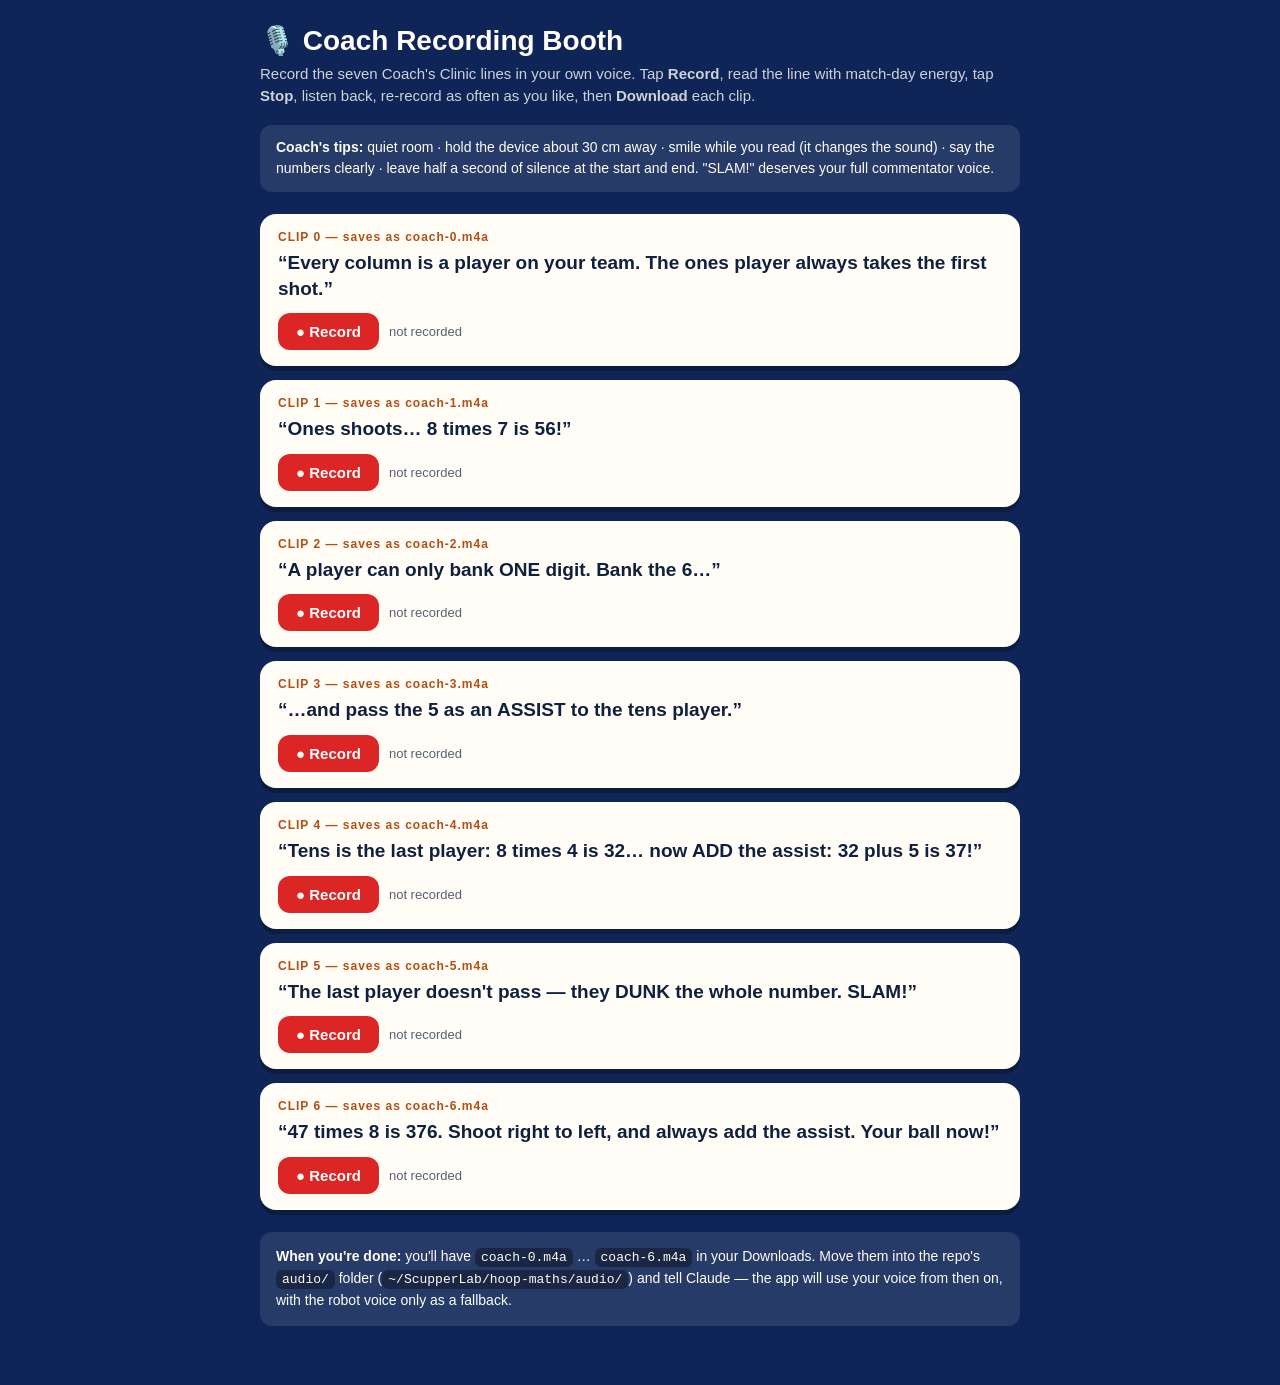
==== record.html @ 82501fd9 "Add recording booth (record.html) + play recorded coach clips with TTS fallback Co-Authored-By: Clau" ====
<!DOCTYPE html>
<html lang="en">
<head>
  <meta charset="utf-8" />
  <meta name="viewport" content="width=device-width, initial-scale=1" />
  <title>Coach Recording Booth — Hoop Maths</title>
  <style>
    * { margin: 0; padding: 0; box-sizing: border-box; }
    body {
      font-family: "Arial Rounded MT Bold", "Trebuchet MS", Verdana, sans-serif;
      background: #0f2557;
      color: #fffdf6;
      min-height: 100vh;
      padding: 24px 16px 60px;
    }
    .wrap { max-width: 760px; margin: 0 auto; }
    h1 { font-size: 28px; margin-bottom: 6px; }
    .sub { opacity: 0.8; margin-bottom: 18px; line-height: 1.45; font-size: 15px; }
    .warn {
      background: #7f1d1d; border-radius: 12px; padding: 12px 16px;
      margin-bottom: 18px; font-size: 15px; display: none;
    }
    .tips {
      background: rgba(255,255,255,0.1); border-radius: 12px;
      padding: 12px 16px; margin-bottom: 22px; font-size: 14px; line-height: 1.55;
    }
    .card {
      background: #fffdf6; color: #10213f; border-radius: 16px;
      padding: 16px 18px; margin-bottom: 14px;
      box-shadow: 0 5px 0 rgba(0,0,0,0.25);
    }
    .card .num { font-size: 12px; font-weight: bold; color: #b34f14; letter-spacing: 1px; }
    .card .line { font-size: 19px; font-weight: bold; line-height: 1.35; margin: 6px 0 12px; }
    .row { display: flex; gap: 10px; align-items: center; flex-wrap: wrap; }
    button {
      font-family: inherit; border: none; cursor: pointer;
      border-radius: 12px; padding: 10px 18px; font-size: 15px; font-weight: bold;
    }
    .rec { background: #dc2626; color: #fff; }
    .rec.armed { background: #16a34a; }
    .dl { background: #1d4ed8; color: #fff; text-decoration: none; border-radius: 12px; padding: 10px 18px; font-size: 15px; font-weight: bold; display: none; }
    audio { height: 40px; max-width: 220px; display: none; }
    .status { font-size: 13px; opacity: 0.7; min-width: 90px; }
    .done-note { margin-top: 22px; background: rgba(255,255,255,0.1); border-radius: 12px; padding: 14px 16px; font-size: 14px; line-height: 1.55; }
    code { background: rgba(0,0,0,0.35); padding: 2px 6px; border-radius: 6px; font-size: 13px; }
    .card code { background: #eee9da; color: #10213f; }
  </style>
</head>
<body>
  <div class="wrap">
    <h1>🎙️ Coach Recording Booth</h1>
    <p class="sub">Record the seven Coach's Clinic lines in your own voice. Tap <b>Record</b>, read the line with match-day energy, tap <b>Stop</b>, listen back, re-record as often as you like, then <b>Download</b> each clip.</p>
    <div id="warn" class="warn"><b>Please open this page in Safari.</b> This browser records a format iPads can't play. Safari records .m4a, which works everywhere Hoop Maths runs.</div>
    <div class="tips">
      <b>Coach's tips:</b> quiet room · hold the device about 30&nbsp;cm away · smile while you read (it changes the sound) · say the numbers clearly · leave half a second of silence at the start and end. "SLAM!" deserves your full commentator voice.
    </div>
    <div id="cards"></div>
    <div class="done-note">
      <b>When you're done:</b> you'll have <code>coach-0.m4a</code> … <code>coach-6.m4a</code> in your Downloads. Move them into the repo's <code>audio/</code> folder (<code>~/ScupperLab/hoop-maths/audio/</code>) and tell Claude — the app will use your voice from then on, with the robot voice only as a fallback.
    </div>
  </div>

  <script>
    "use strict";
    const LINES = [
      "Every column is a player on your team. The ones player always takes the first shot.",
      "Ones shoots… 8 times 7 is 56!",
      "A player can only bank ONE digit. Bank the 6…",
      "…and pass the 5 as an ASSIST to the tens player.",
      "Tens is the last player: 8 times 4 is 32… now ADD the assist: 32 plus 5 is 37!",
      "The last player doesn't pass — they DUNK the whole number. SLAM!",
      "47 times 8 is 376. Shoot right to left, and always add the assist. Your ball now!",
    ];

    const canMp4 = window.MediaRecorder && MediaRecorder.isTypeSupported && MediaRecorder.isTypeSupported("audio/mp4");
    if (!canMp4) document.getElementById("warn").style.display = "block";

    let stream = null;
    async function getStream() {
      if (!stream) stream = await navigator.mediaDevices.getUserMedia({ audio: true });
      return stream;
    }

    const cardsEl = document.getElementById("cards");
    LINES.forEach((line, i) => {
      const card = document.createElement("div");
      card.className = "card";
      card.innerHTML = `
        <div class="num">CLIP ${i} — saves as coach-${i}.m4a</div>
        <div class="line">“${line}”</div>
        <div class="row">
          <button class="rec" data-i="${i}">● Record</button>
          <span class="status">not recorded</span>
          <audio controls></audio>
          <a class="dl" download="coach-${i}.m4a">⬇ Download</a>
        </div>`;
      cardsEl.appendChild(card);
    });

    let activeRecorder = null;
    let activeButton = null;

    document.querySelectorAll(".rec").forEach((btn) => {
      btn.addEventListener("click", async () => {
        // stop an in-progress recording (either this one or another card's)
        if (activeRecorder && activeRecorder.state === "recording") {
          activeRecorder.stop();
          if (activeButton === btn) return;   // this click was the Stop
        }
        let s;
        try { s = await getStream(); }
        catch (e) { alert("Microphone permission is needed — allow it and try again."); return; }

        const card = btn.closest(".card");
        const status = card.querySelector(".status");
        const audio = card.querySelector("audio");
        const dl = card.querySelector(".dl");
        const mime = canMp4 ? "audio/mp4" : (MediaRecorder.isTypeSupported("audio/webm") ? "audio/webm" : "");
        const rec = mime ? new MediaRecorder(s, { mimeType: mime }) : new MediaRecorder(s);
        const chunks = [];
        rec.ondataavailable = (e) => { if (e.data && e.data.size) chunks.push(e.data); };
        rec.onstop = () => {
          const blob = new Blob(chunks, { type: rec.mimeType || "audio/mp4" });
          const url = URL.createObjectURL(blob);
          audio.src = url;
          audio.style.display = "inline-block";
          dl.href = url;
          dl.style.display = "inline-block";
          status.textContent = `recorded (${(blob.size / 1024).toFixed(0)} KB)`;
          btn.textContent = "● Re-record";
          btn.classList.remove("armed");
          activeRecorder = null;
          activeButton = null;
        };
        rec.start();
        activeRecorder = rec;
        activeButton = btn;
        btn.textContent = "■ Stop";
        btn.classList.add("armed");
        status.textContent = "recording…";
      });
    });
  </script>
</body>
</html>
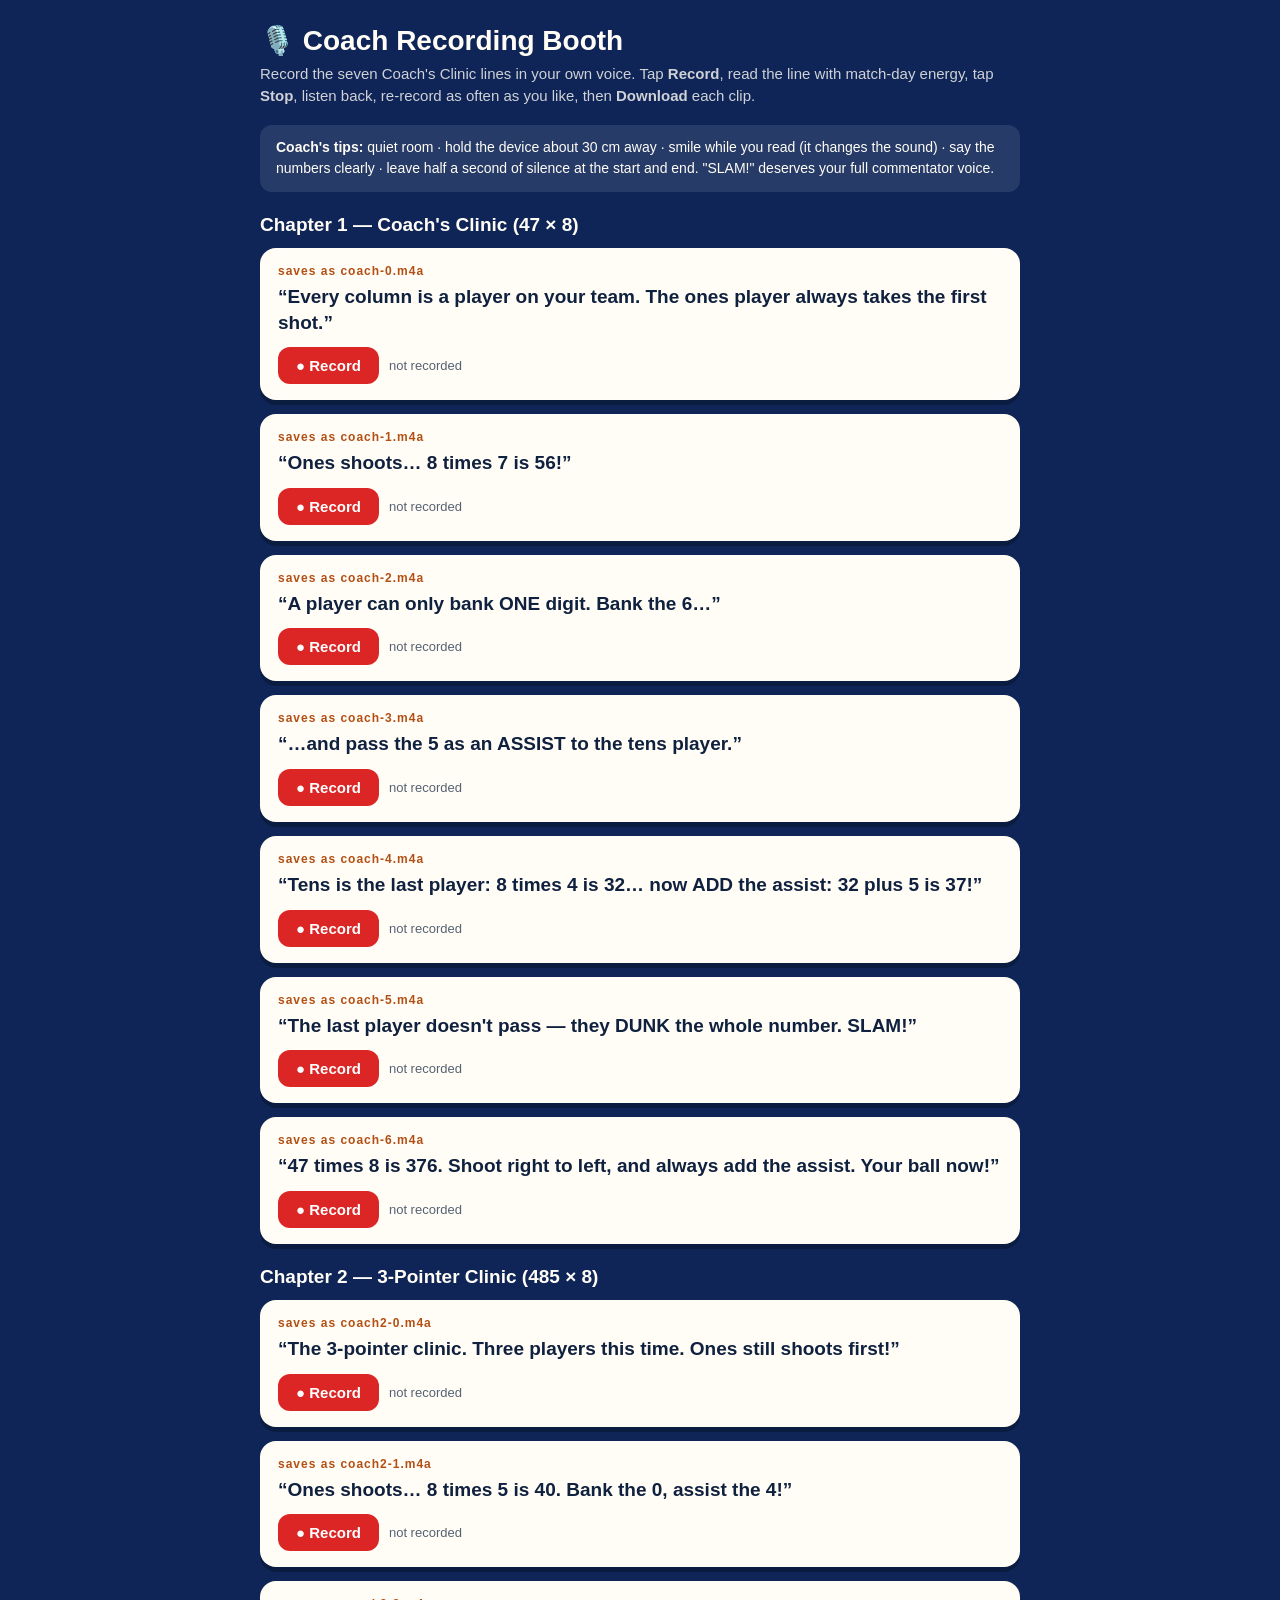
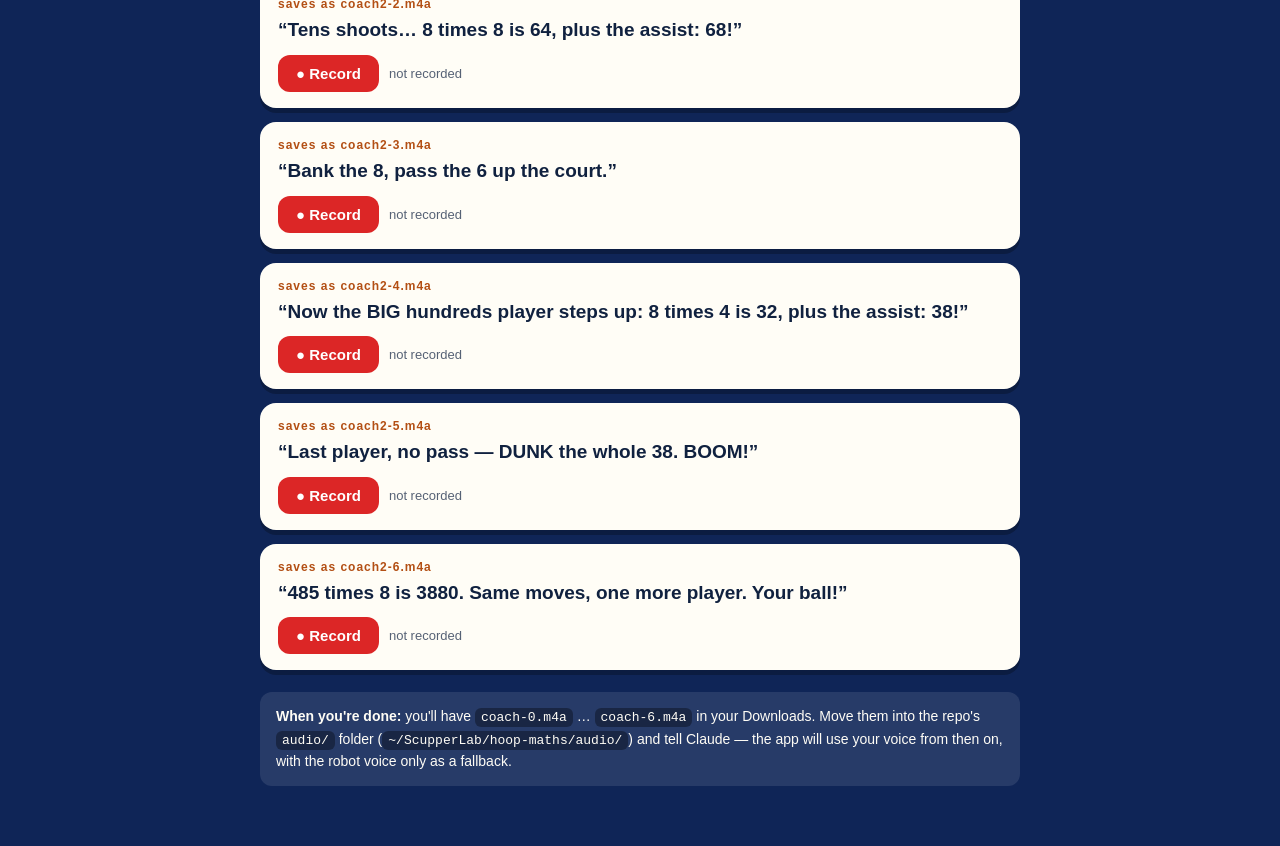
==== commit 52c8b143: "Coach's Clinic: player character art + second chapter (3-Pointer Clinic, 485×8) Manga player portrai" ====
--- a/record.html
+++ b/record.html
@@ -63,13 +63,22 @@
   <script>
     "use strict";
     const LINES = [
-      "Every column is a player on your team. The ones player always takes the first shot.",
-      "Ones shoots… 8 times 7 is 56!",
-      "A player can only bank ONE digit. Bank the 6…",
-      "…and pass the 5 as an ASSIST to the tens player.",
-      "Tens is the last player: 8 times 4 is 32… now ADD the assist: 32 plus 5 is 37!",
-      "The last player doesn't pass — they DUNK the whole number. SLAM!",
-      "47 times 8 is 376. Shoot right to left, and always add the assist. Your ball now!",
+      // Chapter 1 — Coach's Clinic (47 × 8) — already recorded? re-record any time
+      { file: "coach-0.m4a",  text: "Every column is a player on your team. The ones player always takes the first shot." },
+      { file: "coach-1.m4a",  text: "Ones shoots… 8 times 7 is 56!" },
+      { file: "coach-2.m4a",  text: "A player can only bank ONE digit. Bank the 6…" },
+      { file: "coach-3.m4a",  text: "…and pass the 5 as an ASSIST to the tens player." },
+      { file: "coach-4.m4a",  text: "Tens is the last player: 8 times 4 is 32… now ADD the assist: 32 plus 5 is 37!" },
+      { file: "coach-5.m4a",  text: "The last player doesn't pass — they DUNK the whole number. SLAM!" },
+      { file: "coach-6.m4a",  text: "47 times 8 is 376. Shoot right to left, and always add the assist. Your ball now!" },
+      // Chapter 2 — 3-Pointer Clinic (485 × 8)
+      { file: "coach2-0.m4a", text: "The 3-pointer clinic. Three players this time. Ones still shoots first!" },
+      { file: "coach2-1.m4a", text: "Ones shoots… 8 times 5 is 40. Bank the 0, assist the 4!" },
+      { file: "coach2-2.m4a", text: "Tens shoots… 8 times 8 is 64, plus the assist: 68!" },
+      { file: "coach2-3.m4a", text: "Bank the 8, pass the 6 up the court." },
+      { file: "coach2-4.m4a", text: "Now the BIG hundreds player steps up: 8 times 4 is 32, plus the assist: 38!" },
+      { file: "coach2-5.m4a", text: "Last player, no pass — DUNK the whole 38. BOOM!" },
+      { file: "coach2-6.m4a", text: "485 times 8 is 3880. Same moves, one more player. Your ball!" },
     ];
 
     const canMp4 = window.MediaRecorder && MediaRecorder.isTypeSupported && MediaRecorder.isTypeSupported("audio/mp4");
@@ -83,16 +92,28 @@
 
     const cardsEl = document.getElementById("cards");
     LINES.forEach((line, i) => {
+      if (i === 0) {
+        const h = document.createElement("h2");
+        h.textContent = "Chapter 1 — Coach's Clinic (47 × 8)";
+        h.style.cssText = "font-size:19px;margin:8px 0 12px";
+        cardsEl.appendChild(h);
+      }
+      if (i === 7) {
+        const h = document.createElement("h2");
+        h.textContent = "Chapter 2 — 3-Pointer Clinic (485 × 8)";
+        h.style.cssText = "font-size:19px;margin:22px 0 12px";
+        cardsEl.appendChild(h);
+      }
       const card = document.createElement("div");
       card.className = "card";
       card.innerHTML = `
-        <div class="num">CLIP ${i} — saves as coach-${i}.m4a</div>
-        <div class="line">“${line}”</div>
+        <div class="num">saves as ${line.file}</div>
+        <div class="line">“${line.text}”</div>
         <div class="row">
           <button class="rec" data-i="${i}">● Record</button>
           <span class="status">not recorded</span>
           <audio controls></audio>
-          <a class="dl" download="coach-${i}.m4a">⬇ Download</a>
+          <a class="dl" download="${line.file}">⬇ Download</a>
         </div>`;
       cardsEl.appendChild(card);
     });
